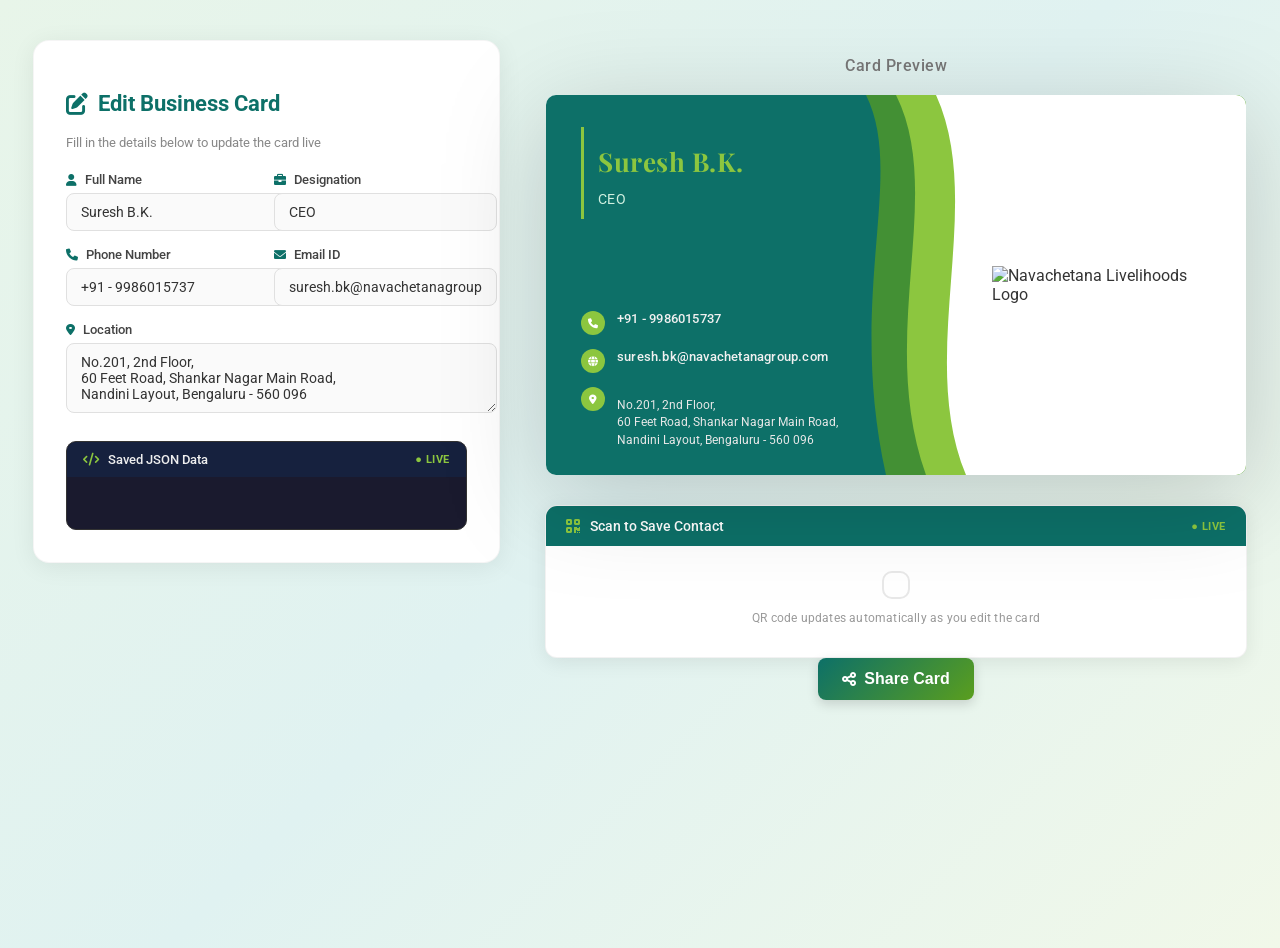
==== index.html @ 1369287e "Add mobile-responsive design and share functionality" ====
<!DOCTYPE html>
<html lang="en">

<head>
    <meta charset="UTF-8">
    <meta name="viewport" content="width=device-width, initial-scale=1.0">
    <title>Digital Business Card Generator</title>
    <link rel="stylesheet" href="style.css">
    <link href="https://cdnjs.cloudflare.com/ajax/libs/font-awesome/6.0.0/css/all.min.css" rel="stylesheet">
    <link
        href="https://fonts.googleapis.com/css2?family=Roboto:wght@300;400;500;700&family=Playfair+Display:wght@700&display=swap"
        rel="stylesheet">
    <!-- QR Code Library -->
    <script src="https://cdnjs.cloudflare.com/ajax/libs/qrcodejs/1.0.0/qrcode.min.js"></script>
</head>

<body>

    <div class="app-container">

        <!-- LEFT: Form Panel -->
        <div class="form-panel">
            <div class="form-header">
                <h2><i class="fa-solid fa-pen-to-square"></i> Edit Business Card</h2>
                <p class="form-subtitle">Fill in the details below to update the card live</p>
            </div>

            <form id="card-form">
                <div class="form-row">
                    <div class="form-group">
                        <label for="name"><i class="fa-solid fa-user"></i> Full Name</label>
                        <input type="text" id="name" value="Suresh B.K." placeholder="Enter full name">
                    </div>
                    <div class="form-group">
                        <label for="designation"><i class="fa-solid fa-briefcase"></i> Designation</label>
                        <input type="text" id="designation" value="CEO" placeholder="Enter designation">
                    </div>
                </div>

                <div class="form-row">
                    <div class="form-group">
                        <label for="phone"><i class="fa-solid fa-phone"></i> Phone Number</label>
                        <input type="text" id="phone" value="+91 - 9986015737" placeholder="Enter phone number">
                    </div>
                    <div class="form-group">
                        <label for="email"><i class="fa-solid fa-envelope"></i> Email ID</label>
                        <input type="email" id="email" value="suresh.bk@navachetanagroup.com" placeholder="Enter email">
                    </div>
                </div>

                <div class="form-group">
                    <label for="location"><i class="fa-solid fa-location-dot"></i> Location</label>
                    <textarea id="location" rows="3" placeholder="Enter office address">No.201, 2nd Floor,
60 Feet Road, Shankar Nagar Main Road,
Nandini Layout, Bengaluru - 560 096</textarea>
                </div>
            </form>

            <div class="json-block">
                <div class="json-header">
                    <span><i class="fa-solid fa-code"></i> Saved JSON Data</span>
                    <span class="live-badge">● LIVE</span>
                </div>
                <pre id="json-output"></pre>
            </div>
        </div>

        <!-- RIGHT: Card Preview -->
        <div class="preview-panel">
            <h3 class="preview-title">Card Preview</h3>

            <div class="card-wrapper">
                <div class="card" id="business-card">

                    <!-- Background SVG for the teal + green swoosh + white area -->
                    <svg class="card-bg-svg" viewBox="0 0 700 380" preserveAspectRatio="none">
                        <!-- Teal left background -->
                        <rect width="700" height="380" fill="#0d7068" />

                        <!-- Dark green swoosh transition -->
                        <path d="M320,0 C360,80 300,200 340,380 L700,380 L700,0 Z" fill="#5a9e1e" opacity="0.7" />

                        <!-- Bright lime green swoosh -->
                        <path d="M350,0 C400,100 330,240 380,380 L700,380 L700,0 Z" fill="#8CC63F" />

                        <!-- White right area -->
                        <path d="M390,0 C440,110 370,260 420,380 L700,380 L700,0 Z" fill="#ffffff" />
                    </svg>

                    <!-- Card Content Layer -->
                    <div class="card-content-layer">

                        <!-- LEFT INFO -->
                        <div class="card-left">
                            <div class="person-info">
                                <h1 id="preview-name">Suresh B.K.</h1>
                                <h2 id="preview-designation">CEO</h2>
                            </div>

                            <div class="contact-details">
                                <div class="contact-row">
                                    <div class="contact-icon"><i class="fa-solid fa-phone"></i></div>
                                    <span id="preview-phone">+91 - 9986015737</span>
                                </div>
                                <div class="contact-row">
                                    <div class="contact-icon"><i class="fa-solid fa-globe"></i></div>
                                    <span id="preview-email">suresh.bk@navachetanagroup.com</span>
                                </div>
                                <div class="contact-row address-row">
                                    <div class="contact-icon"><i class="fa-solid fa-location-dot"></i></div>
                                    <div class="address-block">
                                        <p id="preview-location">No.201, 2nd Floor,<br>60 Feet Road,
                                            Shankar Nagar Main Road,<br>Nandini Layout, Bengaluru - 560 096</p>
                                    </div>
                                </div>
                            </div>
                        </div>

                        <!-- RIGHT LOGO -->
                        <div class="card-right">
                            <img src="Official Logo.jpg" alt="Navachetana Livelihoods Logo" class="official-logo">
                        </div>

                    </div>
                </div>
            </div>

            <!-- QR Code Section -->
            <div class="qr-section">
                <div class="qr-header">
                    <i class="fa-solid fa-qrcode"></i>
                    <span>Scan to Save Contact</span>
                    <span class="live-badge">● LIVE</span>
                </div>
                <div class="qr-body">
                    <div id="qr-code"></div>
                    <p class="qr-hint">QR code updates automatically as you edit the card</p>
                </div>
            </div>

            <!-- Share Button -->
            <div class="share-section">
                <button id="share-button" class="share-btn">
                    <i class="fa-solid fa-share-alt"></i> Share Card
                </button>
            </div>
        </div>
    </div>

    <script src="script.js"></script>
</body>

</html>
---- style.css ----
RESPONSIVE
============================== */
@media (max-width: 1050px) {
    .app-container {
        flex-direction: column;
        align-items: center;
    }

    .form-panel {
        max-width: 700px;
        width: 100%;
    }

    .card {
        width: 620px;
        height: 340px;
    }

    .official-logo {
        max-width: 180px;
    }
}

@media (max-width: 650px) {
    .card {
        width: 95vw;
        height: auto;
        aspect-ratio: 700 / 380;
    }

    .form-row {
        flex-direction: column;
        gap: 0;
    }

    .person-info h1 {
        font-size: 20px;
    }

    .contact-row span {
        font-size: 11px;
    }

    .address-block p {
        font-size: 10px;
    }
}
=======
/* ==============================
   SHARE BUTTON STYLES
============================== */
.share-section {
    margin-top: 20px;
    width: 700px;
    display: flex;
    justify-content: center;
}

.share-btn {
    background: linear-gradient(135deg, #0d7068 0%, #5a9e1e 100%);
    color: white;
    border: none;
    padding: 12px 24px;
    border-radius: 8px;
    font-size: 16px;
    font-weight: 600;
    cursor: pointer;
    display: flex;
    align-items: center;
    gap: 8px;
    transition: transform 0.2s ease, box-shadow 0.2s ease;
    box-shadow: 0 4px 12px rgba(0, 0, 0, 0.15);
}

.share-btn:hover {
    transform: translateY(-2px);
    box-shadow: 0 6px 16px rgba(0, 0, 0, 0.2);
}

.share-btn:active {
    transform: translateY(0);
}

.share-btn i {
    font-size: 16px;
}

/* ==============================
   RESPONSIVE
============================== */
@media (max-width: 1050px) {
    .app-container {
        flex-direction: column;
        align-items: center;
    }

    .form-panel {
        max-width: 700px;
        width: 100%;
    }

    .card {
        width: 620px;
        height: 340px;
    }

    .official-logo {
        max-width: 180px;
    }

    .share-section {
        width: 620px;
    }
}

@media (max-width: 650px) {
    .card {
        width: 95vw;
        height: auto;
        aspect-ratio: 700 / 380;
    }

    .form-row {
        flex-direction: column;
        gap: 0;
    }

    .person-info h1 {
        font-size: 20px;
    }

    .contact-row span {
        font-size: 11px;
    }

    .address-block p {
        font-size: 10px;
    }

    .qr-section, .share-section {
        width: 95vw;
    }

    .app-container {
        padding: 0 15px;
        margin: 20px auto;
        gap: 30px;
    }

    .form-panel {
        padding: 24px;
    }

    .form-header h2 {
        font-size: 20px;
    }
}

/* Mobile-specific adjustments */
@media (max-width: 480px) {
    .card-left {
        width: 60%;
        padding: 24px 20px 20px 25px;
    }

    .card-right {
        width: 40%;
    }

    .official-logo {
        max-width: 160px;
        margin-left: 15px;
    }

    .person-info h1 {
        font-size: 18px;
    }

    .person-info h2 {
        font-size: 12px;
    }

    .contact-icon {
        width: 20px;
        height: 20px;
        font-size: 9px;
    }

    .contact-row span {
        font-size: 10px;
    }

    .address-block p {
        font-size: 9px;
        line-height: 1.4;
    }

    .share-btn {
        padding: 10px 20px;
        font-size: 15px;
    }
}==============================
   RESET & GLOBAL
============================== */
*,
*::before,
*::after {
    box-sizing: border-box;
    margin: 0;
    padding: 0;
}

body {
    font-family: 'Roboto', sans-serif;
    background: linear-gradient(135deg, #e8f5e9 0%, #e0f2f1 50%, #f1f8e9 100%);
    min-height: 100vh;
    color: #333;
    -webkit-font-smoothing: antialiased;
}

/* ==============================
   APP LAYOUT
============================== */
.app-container {
    display: flex;
    max-width: 1250px;
    margin: 40px auto;
    gap: 45px;
    padding: 0 25px;
    align-items: flex-start;
}

/* ==============================
   FORM PANEL
============================== */
.form-panel {
    flex: 1;
    max-width: 500px;
    background: #ffffff;
    border-radius: 16px;
    padding: 32px;
    box-shadow: 0 4px 24px rgba(0, 0, 0, 0.07);
    border: 1px solid rgba(0, 0, 0, 0.04);
}

.form-header h2 {
    color: #0d7068;
    font-size: 22px;
    font-weight: 700;
    display: flex;
    align-items: center;
    gap: 10px;
}

.form-subtitle {
    color: #888;
    font-size: 13px;
    margin-top: 4px;
    margin-bottom: 22px;
}

.form-row {
    display: flex;
    gap: 14px;
}

.form-row .form-group {
    flex: 1;
}

.form-group {
    margin-bottom: 16px;
}

.form-group label {
    display: block;
    margin-bottom: 6px;
    font-weight: 500;
    color: #444;
    font-size: 13px;
}

.form-group label i {
    color: #0d7068;
    margin-right: 5px;
    font-size: 12px;
}

.form-group input,
.form-group textarea {
    width: 100%;
    padding: 10px 14px;
    border: 1.5px solid #e0e0e0;
    border-radius: 8px;
    font-family: 'Roboto', sans-serif;
    font-size: 14px;
    color: #333;
    transition: border-color 0.25s ease, box-shadow 0.25s ease;
    background: #fafafa;
}

.form-group input:focus,
.form-group textarea:focus {
    outline: none;
    border-color: #8CC63F;
    box-shadow: 0 0 0 3px rgba(140, 198, 63, 0.15);
    background: #fff;
}

.form-group textarea {
    resize: vertical;
}

/* JSON block */
.json-block {
    margin-top: 24px;
    background: #1a1a2e;
    border-radius: 10px;
    overflow: hidden;
    border: 1px solid #333;
}

.json-header {
    display: flex;
    justify-content: space-between;
    align-items: center;
    padding: 10px 16px;
    background: #16213e;
    color: #eee;
    font-size: 13px;
    font-weight: 500;
}

.json-header i {
    margin-right: 6px;
    color: #8CC63F;
}

.live-badge {
    font-size: 11px;
    color: #8CC63F;
    font-weight: 700;
    letter-spacing: 0.5px;
    animation: livePulse 1.5s infinite;
}

@keyframes livePulse {

    0%,
    100% {
        opacity: 1;
    }

    50% {
        opacity: 0.4;
    }
}

.json-block pre {
    padding: 14px 16px;
    color: #e6cd69;
    font-family: 'Courier New', monospace;
    font-size: 12px;
    white-space: pre-wrap;
    word-wrap: break-word;
    max-height: 220px;
    overflow-y: auto;
}

/* ==============================
   PREVIEW PANEL
============================== */
.preview-panel {
    flex: 1;
    display: flex;
    flex-direction: column;
    align-items: center;
}

.preview-title {
    font-size: 16px;
    font-weight: 500;
    color: #777;
    margin-bottom: 20px;
    letter-spacing: 0.5px;
}

.card-wrapper {
    /* subtle shadow box around the card */
    filter: drop-shadow(0 20px 50px rgba(0, 0, 0, 0.18));
}

/* ==============================
   THE BUSINESS CARD (LANDSCAPE)
============================== */
.card {
    width: 700px;
    height: 380px;
    border-radius: 10px;
    position: relative;
    overflow: hidden;
    background: #fff;
}

/* Full background SVG layer */
.card-bg-svg {
    position: absolute;
    top: 0;
    left: 0;
    width: 100%;
    height: 100%;
    z-index: 1;
}

/* Content overlay */
.card-content-layer {
    position: relative;
    z-index: 2;
    display: flex;
    width: 100%;
    height: 100%;
}

/* ----- LEFT SIDE (Teal area with info) ----- */
.card-left {
    width: 55%;
    padding: 32px 30px 25px 35px;
    display: flex;
    flex-direction: column;
    justify-content: space-between;
    color: #fff;
}

.person-info {
    border-left: 3px solid #8CC63F;
    padding-left: 14px;
}

.person-info h1 {
    font-family: 'Playfair Display', serif;
    font-size: 26px;
    font-weight: 700;
    color: #8CC63F;
    margin-bottom: 2px;
    letter-spacing: 0.5px;
}

.person-info h2 {
    font-size: 14px;
    font-weight: 400;
    color: #d0f0e0;
    letter-spacing: 0.3px;
}

/* Contact details */
.contact-details {
    display: flex;
    flex-direction: column;
    gap: 12px;
}

.contact-row {
    display: flex;
    align-items: flex-start;
    gap: 12px;
}

.contact-icon {
    width: 24px;
    height: 24px;
    min-width: 24px;
    background: #8CC63F;
    border-radius: 50%;
    display: flex;
    align-items: center;
    justify-content: center;
    font-size: 10px;
    color: #fff;
    margin-top: 2px;
}

.contact-row span {
    font-size: 13px;
    color: #f0f0f0;
    line-height: 1.5;
    letter-spacing: 0.2px;
    font-weight: 500;
}

.address-block p {
    font-size: 11.5px;
    color: #e8e8e8;
    line-height: 1.55;
    margin-bottom: 8px;
    font-weight: 400;
}

.address-block p:last-child {
    margin-bottom: 0;
}

/* ----- RIGHT SIDE (White area with logo) ----- */
.card-right {
    width: 45%;
    display: flex;
    align-items: center;
    justify-content: center;
    padding: 30px;
}

.official-logo {
    max-width: 220px;
    max-height: 260px;
    object-fit: contain;
    /* Positioned slightly to the right area */
    margin-left: 30px;
}


/* ==============================
   QR CODE SECTION
============================== */
.qr-section {
    margin-top: 30px;
    width: 700px;
    background: #ffffff;
    border-radius: 12px;
    box-shadow: 0 4px 20px rgba(0, 0, 0, 0.08);
    overflow: hidden;
    border: 1px solid rgba(0, 0, 0, 0.05);
}

.qr-header {
    display: flex;
    align-items: center;
    gap: 10px;
    padding: 12px 20px;
    background: #0d7068;
    color: #fff;
    font-size: 14px;
    font-weight: 500;
}

.qr-header i {
    font-size: 16px;
    color: #8CC63F;
}

.qr-header .live-badge {
    margin-left: auto;
}

.qr-body {
    display: flex;
    flex-direction: column;
    align-items: center;
    padding: 25px 20px 20px;
}

#qr-code {
    padding: 12px;
    background: #fff;
    border: 2px solid #e8e8e8;
    border-radius: 10px;
    display: inline-block;
}

#qr-code img,
#qr-code canvas {
    display: block;
}

.qr-hint {
    margin-top: 12px;
    font-size: 12px;
    color: #999;
    letter-spacing: 0.2px;
}

/* ==============================
   RESPONSIVE
============================== */
@media (max-width: 1050px) {
    .app-container {
        flex-direction: column;
        align-items: center;
    }

    .form-panel {
        max-width: 700px;
        width: 100%;
    }

    .card {
        width: 620px;
        height: 340px;
    }

    .official-logo {
        max-width: 180px;
    }
}

@media (max-width: 650px) {
    .card {
        width: 95vw;
        height: auto;
        aspect-ratio: 700 / 380;
    }

    .form-row {
        flex-direction: column;
        gap: 0;
    }

    .person-info h1 {
        font-size: 20px;
    }

    .contact-row span {
        font-size: 11px;
    }

    .address-block p {
        font-size: 10px;
    }
}
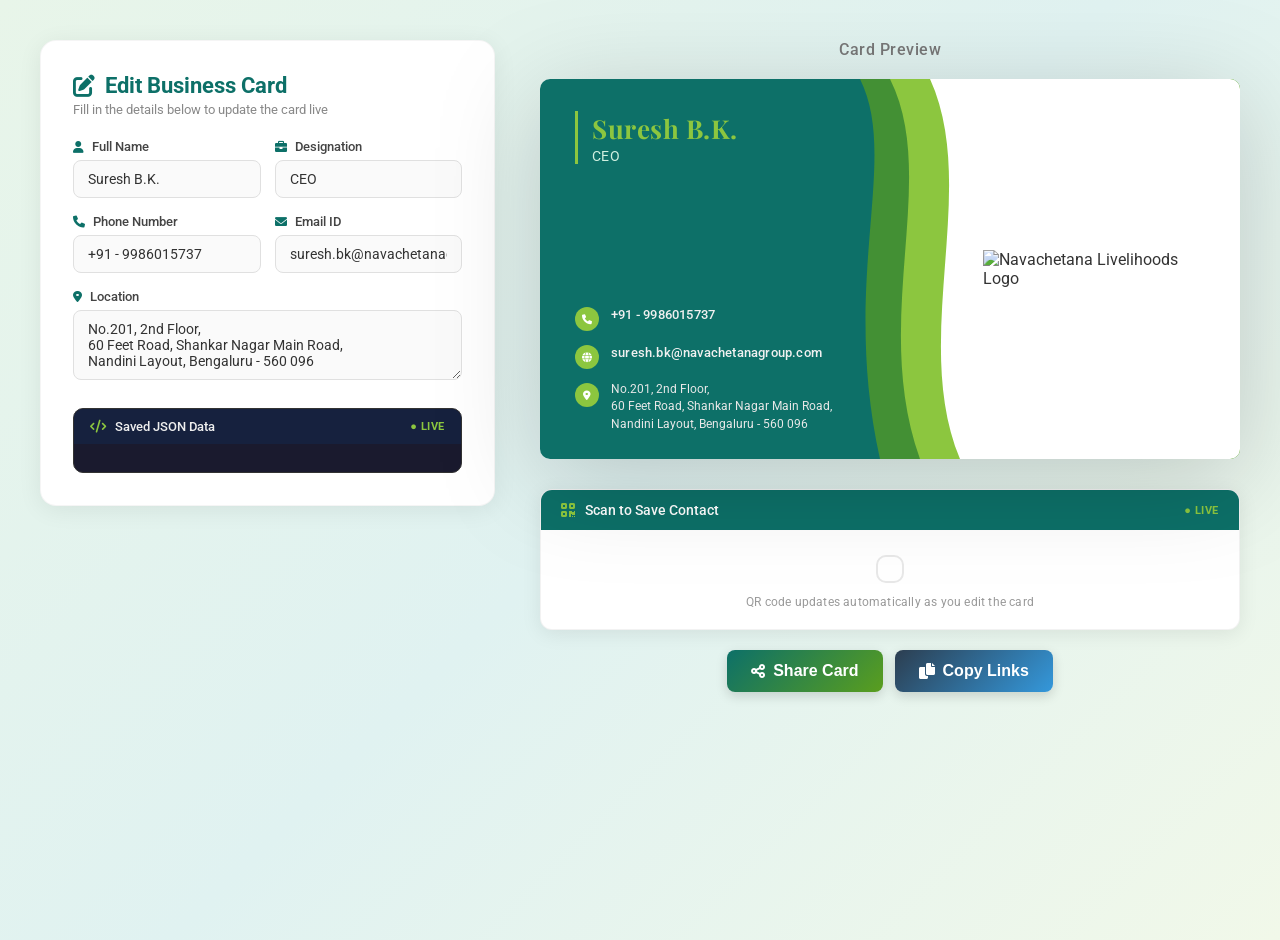
==== commit cf3905e4: "Add Copy Links button next to Share Card that copies name, designation, and both links to clipboard " ====
--- a/index.html
+++ b/index.html
@@ -5,13 +5,14 @@
     <meta charset="UTF-8">
     <meta name="viewport" content="width=device-width, initial-scale=1.0">
     <title>Digital Business Card Generator</title>
+    <link rel="icon" type="image/jpeg" href="Official Logo.jpg">
     <link rel="stylesheet" href="style.css">
     <link href="https://cdnjs.cloudflare.com/ajax/libs/font-awesome/6.0.0/css/all.min.css" rel="stylesheet">
     <link
         href="https://fonts.googleapis.com/css2?family=Roboto:wght@300;400;500;700&family=Playfair+Display:wght@700&display=swap"
         rel="stylesheet">
     <!-- QR Code Library -->
-    <script src="https://cdnjs.cloudflare.com/ajax/libs/qrcodejs/1.0.0/qrcode.min.js"></script>
+    <script src="https://cdnjs.cloudflare.com/ajax/libs/qrcodejs/1.0.0/qrcode.min.js" defer></script>
 </head>
 
 <body>
@@ -138,10 +139,13 @@
                 </div>
             </div>
 
-            <!-- Share Button -->
+            <!-- Share & Copy Buttons -->
             <div class="share-section">
                 <button id="share-button" class="share-btn">
                     <i class="fa-solid fa-share-alt"></i> Share Card
+                </button>
+                <button id="copy-button" class="copy-btn">
+                    <i class="fa-solid fa-copy"></i> Copy Links
                 </button>
             </div>
         </div>
--- a/style.css
+++ b/style.css
@@ -1,205 +1,4 @@
-   RESPONSIVE
-============================== */
-@media (max-width: 1050px) {
-    .app-container {
-        flex-direction: column;
-        align-items: center;
-    }
-
-    .form-panel {
-        max-width: 700px;
-        width: 100%;
-    }
-
-    .card {
-        width: 620px;
-        height: 340px;
-    }
-
-    .official-logo {
-        max-width: 180px;
-    }
-}
-
-@media (max-width: 650px) {
-    .card {
-        width: 95vw;
-        height: auto;
-        aspect-ratio: 700 / 380;
-    }
-
-    .form-row {
-        flex-direction: column;
-        gap: 0;
-    }
-
-    .person-info h1 {
-        font-size: 20px;
-    }
-
-    .contact-row span {
-        font-size: 11px;
-    }
-
-    .address-block p {
-        font-size: 10px;
-    }
-}
-=======
-/* ==============================
-   SHARE BUTTON STYLES
-============================== */
-.share-section {
-    margin-top: 20px;
-    width: 700px;
-    display: flex;
-    justify-content: center;
-}
-
-.share-btn {
-    background: linear-gradient(135deg, #0d7068 0%, #5a9e1e 100%);
-    color: white;
-    border: none;
-    padding: 12px 24px;
-    border-radius: 8px;
-    font-size: 16px;
-    font-weight: 600;
-    cursor: pointer;
-    display: flex;
-    align-items: center;
-    gap: 8px;
-    transition: transform 0.2s ease, box-shadow 0.2s ease;
-    box-shadow: 0 4px 12px rgba(0, 0, 0, 0.15);
-}
-
-.share-btn:hover {
-    transform: translateY(-2px);
-    box-shadow: 0 6px 16px rgba(0, 0, 0, 0.2);
-}
-
-.share-btn:active {
-    transform: translateY(0);
-}
-
-.share-btn i {
-    font-size: 16px;
-}
-
-/* ==============================
-   RESPONSIVE
-============================== */
-@media (max-width: 1050px) {
-    .app-container {
-        flex-direction: column;
-        align-items: center;
-    }
-
-    .form-panel {
-        max-width: 700px;
-        width: 100%;
-    }
-
-    .card {
-        width: 620px;
-        height: 340px;
-    }
-
-    .official-logo {
-        max-width: 180px;
-    }
-
-    .share-section {
-        width: 620px;
-    }
-}
-
-@media (max-width: 650px) {
-    .card {
-        width: 95vw;
-        height: auto;
-        aspect-ratio: 700 / 380;
-    }
-
-    .form-row {
-        flex-direction: column;
-        gap: 0;
-    }
-
-    .person-info h1 {
-        font-size: 20px;
-    }
-
-    .contact-row span {
-        font-size: 11px;
-    }
-
-    .address-block p {
-        font-size: 10px;
-    }
-
-    .qr-section, .share-section {
-        width: 95vw;
-    }
-
-    .app-container {
-        padding: 0 15px;
-        margin: 20px auto;
-        gap: 30px;
-    }
-
-    .form-panel {
-        padding: 24px;
-    }
-
-    .form-header h2 {
-        font-size: 20px;
-    }
-}
-
-/* Mobile-specific adjustments */
-@media (max-width: 480px) {
-    .card-left {
-        width: 60%;
-        padding: 24px 20px 20px 25px;
-    }
-
-    .card-right {
-        width: 40%;
-    }
-
-    .official-logo {
-        max-width: 160px;
-        margin-left: 15px;
-    }
-
-    .person-info h1 {
-        font-size: 18px;
-    }
-
-    .person-info h2 {
-        font-size: 12px;
-    }
-
-    .contact-icon {
-        width: 20px;
-        height: 20px;
-        font-size: 9px;
-    }
-
-    .contact-row span {
-        font-size: 10px;
-    }
-
-    .address-block p {
-        font-size: 9px;
-        line-height: 1.4;
-    }
-
-    .share-btn {
-        padding: 10px 20px;
-        font-size: 15px;
-    }
-}==============================
+/* ==============================
    RESET & GLOBAL
 ============================== */
 *,
@@ -345,12 +144,10 @@
 }
 
 @keyframes livePulse {
-
     0%,
     100% {
         opacity: 1;
     }
-
     50% {
         opacity: 0.4;
     }
@@ -386,7 +183,6 @@
 }
 
 .card-wrapper {
-    /* subtle shadow box around the card */
     filter: drop-shadow(0 20px 50px rgba(0, 0, 0, 0.18));
 }
 
@@ -505,17 +301,17 @@
     display: flex;
     align-items: center;
     justify-content: center;
-    padding: 30px;
+    padding: 20px;
+    position: relative;
 }
 
 .official-logo {
-    max-width: 220px;
-    max-height: 260px;
+    max-width: 200px;
+    max-height: 240px;
     object-fit: contain;
-    /* Positioned slightly to the right area */
-    margin-left: 30px;
-}
-
+    margin: 0 auto;
+    display: block;
+}
 
 /* ==============================
    QR CODE SECTION
@@ -578,7 +374,177 @@
 }
 
 /* ==============================
-   RESPONSIVE
+   SHARE BUTTON
+============================== */
+.share-section {
+    margin-top: 20px;
+    width: 700px;
+    display: flex;
+    justify-content: center;
+}
+
+.share-section {
+    gap: 12px;
+}
+
+.share-btn,
+.copy-btn {
+    color: white;
+    border: none;
+    padding: 12px 24px;
+    border-radius: 8px;
+    font-size: 16px;
+    font-weight: 600;
+    cursor: pointer;
+    display: flex;
+    align-items: center;
+    gap: 8px;
+    transition: transform 0.2s ease, box-shadow 0.2s ease;
+    box-shadow: 0 4px 12px rgba(0, 0, 0, 0.15);
+}
+
+.share-btn {
+    background: linear-gradient(135deg, #0d7068 0%, #5a9e1e 100%);
+}
+
+.copy-btn {
+    background: linear-gradient(135deg, #2c3e50 0%, #3498db 100%);
+}
+
+.share-btn:hover,
+.copy-btn:hover {
+    transform: translateY(-2px);
+    box-shadow: 0 6px 16px rgba(0, 0, 0, 0.2);
+}
+
+.share-btn:active,
+.copy-btn:active {
+    transform: translateY(0);
+}
+
+.share-btn i,
+.copy-btn i {
+    font-size: 16px;
+}
+
+/* ==============================
+   SHARE MODAL
+============================== */
+.share-overlay {
+    position: fixed;
+    top: 0;
+    left: 0;
+    width: 100%;
+    height: 100%;
+    background: rgba(0, 0, 0, 0.5);
+    z-index: 999;
+    display: flex;
+    align-items: center;
+    justify-content: center;
+    padding: 16px;
+}
+
+.share-dialog {
+    background: white;
+    border-radius: 16px;
+    box-shadow: 0 8px 30px rgba(0, 0, 0, 0.25);
+    max-width: 380px;
+    width: 100%;
+    overflow: hidden;
+}
+
+/* Person header */
+.share-person {
+    background: linear-gradient(135deg, #0d7068 0%, #0a5c55 100%);
+    padding: 24px 24px 20px;
+    text-align: center;
+}
+
+.share-person-name {
+    color: #8CC63F;
+    font-family: 'Playfair Display', serif;
+    font-size: 22px;
+    font-weight: 700;
+    margin-bottom: 4px;
+}
+
+.share-person-designation {
+    color: #d0f0e0;
+    font-size: 14px;
+    font-weight: 400;
+    letter-spacing: 0.3px;
+}
+
+/* Link rows */
+.share-links {
+    padding: 16px;
+}
+
+.share-link-row {
+    display: flex;
+    align-items: center;
+    justify-content: space-between;
+    padding: 14px 16px;
+    border-radius: 10px;
+    text-decoration: none;
+    margin-bottom: 10px;
+    transition: background 0.2s ease;
+    border: 1.5px solid #e8e8e8;
+    color: #333;
+}
+
+.share-link-row:last-child {
+    margin-bottom: 0;
+}
+
+.share-link-row:hover {
+    background: #f5f5f5;
+}
+
+.share-link-row:active {
+    background: #eee;
+}
+
+.share-link-label {
+    font-size: 15px;
+    font-weight: 500;
+}
+
+.share-link-label i {
+    color: #0d7068;
+    margin-right: 10px;
+    font-size: 16px;
+    width: 20px;
+    text-align: center;
+}
+
+.share-link-arrow {
+    color: #aaa;
+    font-size: 13px;
+}
+
+/* Close button */
+.share-close-btn {
+    display: block;
+    width: calc(100% - 32px);
+    margin: 0 16px 16px;
+    background: #f0f0f0;
+    color: #555;
+    border: none;
+    padding: 12px;
+    border-radius: 8px;
+    font-size: 14px;
+    font-weight: 500;
+    cursor: pointer;
+    transition: background 0.2s ease;
+}
+
+.share-close-btn:hover {
+    background: #e5e5e5;
+}
+
+/* ==============================
+   RESPONSIVE - TABLET
 ============================== */
 @media (max-width: 1050px) {
     .app-container {
@@ -599,13 +565,29 @@
     .official-logo {
         max-width: 180px;
     }
-}
-
+
+    .share-section,
+    .qr-section {
+        width: 620px;
+    }
+}
+
+/* ==============================
+   RESPONSIVE - SMALL TABLET / LARGE PHONE
+============================== */
 @media (max-width: 650px) {
-    .card {
-        width: 95vw;
-        height: auto;
-        aspect-ratio: 700 / 380;
+    .app-container {
+        padding: 0 15px;
+        margin: 20px auto;
+        gap: 30px;
+    }
+
+    .form-panel {
+        padding: 24px;
+    }
+
+    .form-header h2 {
+        font-size: 20px;
     }
 
     .form-row {
@@ -613,6 +595,16 @@
         gap: 0;
     }
 
+    .card {
+        width: 100%;
+        height: auto;
+        aspect-ratio: 700 / 380;
+    }
+
+    .card-wrapper {
+        width: 100%;
+    }
+
     .person-info h1 {
         font-size: 20px;
     }
@@ -624,4 +616,268 @@
     .address-block p {
         font-size: 10px;
     }
-}+
+    .qr-section,
+    .share-section {
+        width: 100%;
+    }
+}
+
+/* ==============================
+   RESPONSIVE - MOBILE (STACKED CARD LAYOUT)
+============================== */
+@media (max-width: 480px) {
+    /* Hide SVG background, use solid colors */
+    .card-bg-svg {
+        display: none;
+    }
+
+    .card {
+        height: auto;
+        min-height: 320px;
+        aspect-ratio: unset;
+        border-radius: 12px;
+    }
+
+    /* Stack card vertically: info on top, logo on bottom */
+    .card-content-layer {
+        flex-direction: column;
+    }
+
+    .card-left {
+        width: 100%;
+        padding: 20px 18px 15px;
+        background: #0d7068;
+    }
+
+    .card-right {
+        width: 100%;
+        height: 120px;
+        padding: 15px;
+        background: white;
+        display: flex;
+        align-items: center;
+        justify-content: center;
+    }
+
+    .official-logo {
+        max-width: 160px;
+        max-height: 100px;
+    }
+
+    /* Person info - keep the green accent like desktop */
+    .person-info {
+        border-left: 3px solid #8CC63F;
+        padding-left: 12px;
+        margin-bottom: 12px;
+    }
+
+    .person-info h1 {
+        font-family: 'Playfair Display', serif;
+        font-size: 22px;
+        font-weight: 700;
+        color: #8CC63F;
+        margin-bottom: 2px;
+        letter-spacing: 0.5px;
+    }
+
+    .person-info h2 {
+        font-size: 13px;
+        font-weight: 400;
+        color: #d0f0e0;
+        letter-spacing: 0.3px;
+    }
+
+    /* Contact details */
+    .contact-details {
+        gap: 10px;
+    }
+
+    .contact-row {
+        gap: 10px;
+    }
+
+    .contact-icon {
+        width: 22px;
+        height: 22px;
+        font-size: 10px;
+    }
+
+    .contact-row span {
+        font-size: 13px;
+        color: white;
+        line-height: 1.4;
+        font-weight: 500;
+    }
+
+    .address-block p {
+        font-size: 12px;
+        color: #e0f2f1;
+        line-height: 1.4;
+        margin-bottom: 6px;
+    }
+
+    /* Hide JSON block on mobile */
+    .json-block {
+        display: none;
+    }
+
+    /* Compact form */
+    .form-panel {
+        padding: 20px;
+    }
+
+    .form-header h2 {
+        font-size: 18px;
+    }
+
+    .form-group input,
+    .form-group textarea {
+        padding: 10px 12px;
+        font-size: 14px;
+    }
+
+    /* Touch-friendly buttons */
+    .share-section {
+        flex-direction: column;
+    }
+
+    .share-btn,
+    .copy-btn {
+        padding: 14px 20px;
+        font-size: 15px;
+        width: 100%;
+        justify-content: center;
+        min-height: 48px;
+    }
+
+    .qr-section,
+    .share-section {
+        width: 100%;
+    }
+
+    .card-wrapper {
+        width: 100%;
+    }
+}
+
+/* ==============================
+   RESPONSIVE - EXTRA SMALL PHONES
+============================== */
+@media (max-width: 360px) {
+    .card {
+        min-height: 300px;
+    }
+
+    .card-left {
+        padding: 18px 16px 12px;
+    }
+
+    .card-right {
+        height: 100px;
+    }
+
+    .official-logo {
+        max-width: 140px;
+        max-height: 80px;
+    }
+
+    .person-info h1 {
+        font-size: 18px;
+    }
+
+    .contact-row span {
+        font-size: 12px;
+    }
+
+    .address-block p {
+        font-size: 11px;
+    }
+
+    .preview-panel {
+        padding: 0 8px;
+    }
+}
+
+/* ==============================
+   RESPONSIVE - LANDSCAPE MOBILE
+============================== */
+@media (max-width: 768px) and (orientation: landscape) {
+    .card-bg-svg {
+        display: none;
+    }
+
+    .card-content-layer {
+        flex-direction: column;
+    }
+
+    .card-left {
+        width: 100%;
+        padding: 18px 16px 12px;
+        background: #0d7068;
+    }
+
+    .card-right {
+        width: 100%;
+        height: 100px;
+        background: white;
+    }
+
+    .official-logo {
+        max-width: 160px;
+        max-height: 90px;
+    }
+
+    .person-info h1 {
+        font-size: 18px;
+    }
+
+    .contact-row span {
+        font-size: 13px;
+    }
+
+    .address-block p {
+        font-size: 12px;
+    }
+
+    .json-block {
+        display: none;
+    }
+
+    .card {
+        width: 90vw;
+        min-height: 280px;
+    }
+
+    .form-panel {
+        padding: 18px;
+    }
+}
+
+@media (max-width: 667px) and (orientation: landscape) {
+    .card {
+        width: 95vw;
+        min-height: 260px;
+    }
+
+    .card-left {
+        padding: 16px 14px 10px;
+    }
+
+    .card-right {
+        height: 80px;
+    }
+
+    .official-logo {
+        max-width: 140px;
+        max-height: 70px;
+    }
+
+    .person-info h1 {
+        font-size: 16px;
+    }
+
+    .contact-row span {
+        font-size: 12px;
+    }
+}
